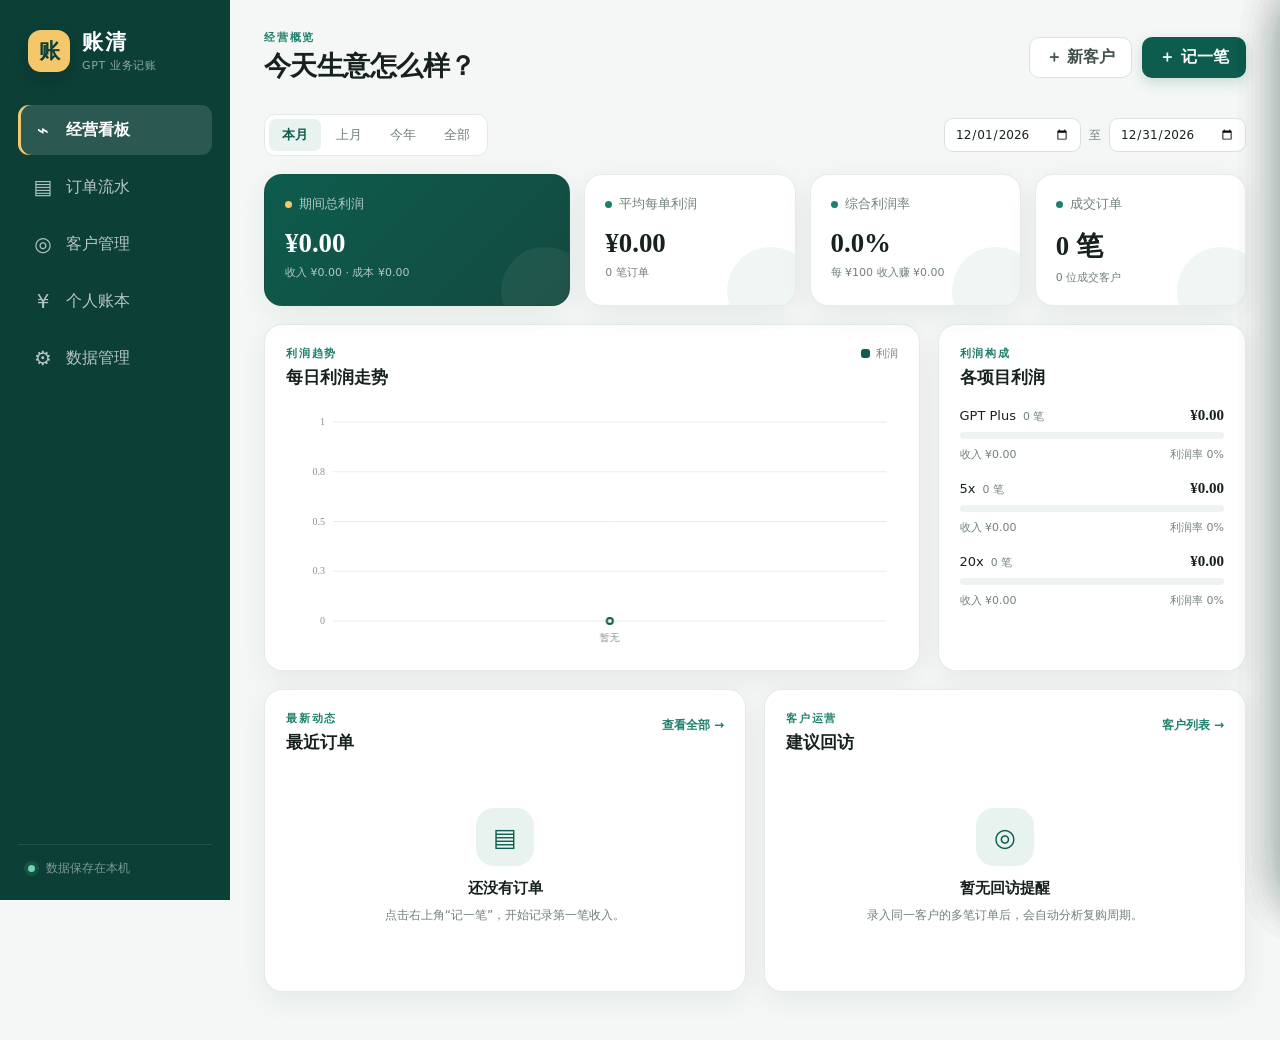
==== index.html @ 4d6566fd "Unify personal cashflow into one ledger view" ====
<!doctype html>
<html lang="zh-CN">
<head>
  <meta charset="UTF-8">
  <meta name="viewport" content="width=device-width, initial-scale=1.0">
  <meta name="theme-color" content="#0d5c4d">
  <meta name="description" content="GPT 业务收入、利润和客户充值习惯管理">
  <meta name="mobile-web-app-capable" content="yes">
  <meta name="apple-mobile-web-app-capable" content="yes">
  <meta name="apple-mobile-web-app-status-bar-style" content="black-translucent">
  <link rel="manifest" href="manifest.webmanifest">
  <link rel="icon" href="icons/icon.svg" type="image/svg+xml">
  <link rel="apple-touch-icon" href="icons/icon-192.png">
  <title>账清 · GPT 业务记账</title>
  <link rel="stylesheet" href="styles.css">
</head>
<body>
  <div class="app-shell">
    <aside class="sidebar">
      <div class="brand">
        <div class="brand-mark">账</div>
        <div><strong>账清</strong><span>GPT 业务记账</span></div>
      </div>
      <nav class="nav" aria-label="主导航">
        <button class="nav-item active" data-page="dashboard"><span>⌁</span>经营看板</button>
        <button class="nav-item" data-page="orders"><span>▤</span>订单流水</button>
        <button class="nav-item" data-page="customers"><span>◎</span>客户管理</button>
        <button class="nav-item" data-page="expenses"><span>¥</span>个人账本</button>
        <button class="nav-item" data-page="settings"><span>⚙</span>数据管理</button>
      </nav>
      <div class="sidebar-foot">
        <span class="status-dot"></span>
        <span id="storageStatus">数据仅保存在本机</span>
      </div>
    </aside>

    <main class="main">
      <header class="topbar">
        <button id="menuBtn" class="icon-btn menu-btn" aria-label="打开菜单">☰</button>
        <div>
          <p id="eyebrow" class="eyebrow">经营概览</p>
          <h1 id="pageTitle">今天生意怎么样？</h1>
        </div>
        <div class="top-actions">
          <button id="quickCustomerBtn" class="button ghost desktop-only">＋ 新客户</button>
          <button id="quickOrderBtn" class="button primary">＋ 记一笔</button>
        </div>
      </header>

      <section id="dashboardPage" class="page active">
        <div class="toolbar dashboard-toolbar">
          <div class="segmented" id="datePresets">
            <button data-range="month" class="active">本月</button>
            <button data-range="lastMonth">上月</button>
            <button data-range="year">今年</button>
            <button data-range="all">全部</button>
          </div>
          <div class="date-range">
            <input id="startDate" type="date" aria-label="开始日期">
            <span>至</span>
            <input id="endDate" type="date" aria-label="结束日期">
          </div>
        </div>

        <div id="summaryCards" class="summary-grid"></div>

        <div class="dashboard-grid">
          <article class="panel chart-panel">
            <div class="panel-head">
              <div><p class="eyebrow">利润趋势</p><h2>每日利润走势</h2></div>
              <div class="legend"><span><i class="profit"></i>利润</span></div>
            </div>
            <div class="chart-wrap"><canvas id="trendChart" aria-label="利润趋势图"></canvas><div id="chartTooltip" class="chart-tooltip hidden"></div></div>
          </article>

          <article class="panel">
            <div class="panel-head"><div><p class="eyebrow">利润构成</p><h2>各项目利润</h2></div></div>
            <div id="productBreakdown" class="product-breakdown"></div>
          </article>
        </div>

        <div class="dashboard-grid lower-grid">
          <article class="panel">
            <div class="panel-head">
              <div><p class="eyebrow">最新动态</p><h2>最近订单</h2></div>
              <button class="text-btn" data-goto="orders">查看全部 →</button>
            </div>
            <div id="recentOrders" class="compact-list"></div>
          </article>
          <article class="panel">
            <div class="panel-head">
              <div><p class="eyebrow">客户运营</p><h2>建议回访</h2></div>
              <button class="text-btn" data-goto="customers">客户列表 →</button>
            </div>
            <div id="followupList" class="compact-list"></div>
          </article>
        </div>
      </section>

      <section id="ordersPage" class="page">
        <div class="toolbar filter-bar">
          <label class="search-box"><span>⌕</span><input id="orderSearch" placeholder="搜索客户、备注…"></label>
          <select id="productFilter" aria-label="筛选项目">
            <option value="">全部项目</option><option>GPT Plus</option><option>5x</option><option>20x</option>
          </select>
          <select id="serviceFilter" aria-label="筛选交付方式">
            <option value="">全部交付方式</option><option>成品号</option><option>代充</option>
          </select>
          <select id="orderSort" aria-label="排序">
            <option value="date-desc">最新在前</option><option value="date-asc">最早在前</option>
            <option value="revenue-desc">收入从高到低</option><option value="profit-desc">利润从高到低</option>
          </select>
          <button id="exportCsvBtn" class="button ghost">导出 CSV</button>
        </div>
        <div id="orderResultSummary" class="result-summary"></div>
        <div class="table-card">
          <div class="table-scroll">
            <table>
              <thead><tr><th>日期</th><th>客户</th><th>业务项目</th><th>交付</th><th class="num">利润</th><th class="num">收入</th><th class="num">成本</th><th>备注</th><th></th></tr></thead>
              <tbody id="ordersTableBody"></tbody>
            </table>
          </div>
          <div id="ordersEmpty" class="empty-state hidden"></div>
        </div>
      </section>

      <section id="customersPage" class="page">
        <div class="toolbar filter-bar">
          <label class="search-box wide"><span>⌕</span><input id="customerSearch" placeholder="搜索姓名、联系方式、标签…"></label>
          <select id="customerFilter" aria-label="客户状态">
            <option value="">全部客户</option><option value="due">需要回访</option><option value="active">近期活跃</option><option value="new">暂无消费</option>
          </select>
          <button id="addCustomerBtn" class="button primary">＋ 新建客户</button>
        </div>
        <div id="customerStats" class="mini-stats"></div>
        <div id="customerGrid" class="customer-grid"></div>
        <div id="customersEmpty" class="empty-state hidden"></div>
      </section>

      <section id="expensesPage" class="page">
        <div class="toolbar dashboard-toolbar expense-toolbar">
          <div class="segmented" id="expenseDatePresets">
            <button data-range="month" class="active">本月</button>
            <button data-range="lastMonth">上月</button>
            <button data-range="year">今年</button>
            <button data-range="all">全部</button>
          </div>
          <div class="date-range">
            <input id="expenseStartDate" type="date" aria-label="支出开始日期">
            <span>至</span>
            <input id="expenseEndDate" type="date" aria-label="支出结束日期">
          </div>
          <div class="personal-ledger-actions">
            <button id="addPersonalIncomeBtn" class="button income-button">＋ 记收入</button>
            <button id="addExpenseBtn" class="button expense-button">＋ 记支出</button>
          </div>
        </div>

        <div id="expenseSummaryCards" class="summary-grid expense-summary-grid"></div>

        <div class="personal-income-grid">
          <article class="panel allowance-panel">
            <div class="panel-head">
              <div><p class="eyebrow allowance-eyebrow">固定收入</p><h2>每月固定补助</h2></div>
              <span id="allowanceStatus" class="allowance-status">尚未设置</span>
            </div>
            <p class="allowance-copy">设置一次每月金额；实际到账后再确认，避免尚未收到的钱提前计入结余。</p>
            <div class="allowance-controls">
              <label class="field money-field allowance-amount-field"><span>每月补助金额</span><div><i>¥</i><input id="monthlyAllowanceAmount" type="number" min="0" step="0.01" inputmode="decimal" placeholder="0.00"></div></label>
              <button id="saveAllowanceBtn" class="button ghost">保存金额</button>
              <button id="confirmAllowanceBtn" class="button allowance-button">确认本月到账</button>
            </div>
            <small id="allowanceHint" class="allowance-hint">也可以使用“记收入”补录以前月份的补助。</small>
          </article>

          <article class="panel income-overview-panel">
            <div class="panel-head"><div><p class="eyebrow income-eyebrow">收入构成</p><h2>补助与劳务</h2></div></div>
            <div id="personalIncomeBreakdown" class="product-breakdown income-breakdown"></div>
          </article>
        </div>

        <article class="panel income-ledger-panel">
          <div class="panel-head income-ledger-head">
            <div><p class="eyebrow income-eyebrow">实际到账</p><h2>个人收入明细</h2></div>
            <button id="personalIncomeCsvBtn" class="button ghost">导出收入 CSV</button>
          </div>
          <div class="income-table-wrap">
            <table>
              <thead><tr><th>到账日期</th><th>类型</th><th>归属月份</th><th class="num">金额</th><th>备注</th><th></th></tr></thead>
              <tbody id="personalIncomeTableBody"></tbody>
            </table>
          </div>
          <div id="personalIncomeEmpty" class="empty-state hidden"></div>
        </article>

        <article class="panel expense-trend-panel">
          <div class="panel-head">
            <div><p class="eyebrow expense-eyebrow">每日收支</p><h2>每日收入、支出与结余</h2></div>
            <div class="legend">
              <span><i class="personal-income"></i>收入</span>
              <span><i class="expense"></i>支出</span>
              <span><i class="balance"></i>结余</span>
            </div>
          </div>
          <div class="chart-wrap expense-chart-wrap">
            <canvas id="expenseTrendChart" aria-label="每日收入、支出与结余趋势图"></canvas>
            <div id="expenseChartTooltip" class="chart-tooltip expense-chart-tooltip hidden"></div>
          </div>
        </article>

        <div class="dashboard-grid expense-overview-grid">
          <article class="panel">
            <div class="panel-head"><div><p class="eyebrow expense-eyebrow">支出去向</p><h2>分类支出</h2></div></div>
            <div id="expenseBreakdown" class="product-breakdown expense-breakdown"></div>
          </article>
          <article class="panel">
            <div class="panel-head"><div><p class="eyebrow expense-eyebrow">消费观察</p><h2>支出小结</h2></div></div>
            <div id="expenseInsight" class="expense-insight"></div>
          </article>
        </div>

        <div class="toolbar filter-bar expense-filter-bar">
          <label class="search-box wide"><span>⌕</span><input id="expenseSearch" placeholder="搜索备注、支付方式…"></label>
          <select id="expenseCategoryFilter" aria-label="筛选支出分类">
            <option value="">全部分类</option><option>餐饮</option><option>交通</option><option>购物</option><option>住房</option><option>娱乐</option><option>医疗</option><option>学习</option><option>人情往来</option><option>其他</option>
          </select>
          <button id="expenseCsvBtn" class="button ghost">导出 CSV</button>
        </div>
        <div id="expenseResultSummary" class="result-summary"></div>
        <div class="table-card">
          <div class="table-scroll">
            <table>
              <thead><tr><th>日期</th><th>分类</th><th class="num">金额</th><th>支付方式</th><th>备注</th><th></th></tr></thead>
              <tbody id="expensesTableBody"></tbody>
            </table>
          </div>
          <div id="expensesEmpty" class="empty-state hidden"></div>
        </div>

        <div id="monthlyOverview" class="personal-monthly-section">
          <div class="personal-monthly-heading">
            <p class="eyebrow">长期总览</p>
            <h2>月度收支</h2>
            <p>按月查看经营利润、个人收入、个人支出与综合结余。</p>
          </div>
        <div class="toolbar filter-bar monthly-toolbar">
          <label class="monthly-year-field"><span>查看年度</span><select id="monthlyYearFilter" aria-label="选择月度收支年份"></select></label>
          <p class="monthly-note">经营利润按订单月份汇总；综合结余＝经营利润＋个人收入－个人支出。</p>
        </div>

        <div id="monthlySummaryCards" class="summary-grid"></div>

        <article class="panel monthly-chart-panel">
          <div class="panel-head">
            <div><p class="eyebrow">按月合并</p><h2>经营、个人收支与综合结余</h2></div>
            <div class="legend">
              <span><i class="operating-profit"></i>经营利润</span>
              <span><i class="personal-income"></i>个人收入</span>
              <span><i class="expense"></i>个人支出</span>
              <span><i class="balance"></i>综合结余</span>
            </div>
          </div>
          <div class="chart-wrap monthly-chart-wrap">
            <canvas id="monthlyCashflowChart" aria-label="月度个人收支趋势图"></canvas>
            <div id="monthlyChartTooltip" class="chart-tooltip monthly-chart-tooltip hidden"></div>
          </div>
        </article>

        <article class="panel monthly-table-panel">
          <div class="panel-head"><div><p class="eyebrow">逐月核对</p><h2>月度收支明细</h2></div></div>
          <div class="monthly-table-wrap">
            <table>
              <thead><tr><th>月份</th><th class="num">经营利润</th><th class="num">个人收入</th><th class="num">补助</th><th class="num">劳务</th><th class="num">个人支出</th><th class="num">综合结余</th></tr></thead>
              <tbody id="monthlyCashflowTableBody"></tbody>
            </table>
          </div>
        </article>
        </div>
      </section>

      <section id="settingsPage" class="page">
        <div class="pwa-sync-grid">
          <article class="panel cloud-panel">
            <div class="panel-head">
              <div><p class="eyebrow">多设备同步</p><h2>电脑与手机自动同步</h2></div>
              <span id="cloudStatusBadge" class="sync-badge local">仅本机</span>
            </div>
            <p class="setting-copy">使用同一邮箱登录后，订单、客户、个人收入和支出会在设备间自动合并。离线时仍可记账，联网后继续同步。</p>
            <div class="cloud-config-box">
              <label class="field"><span>Supabase 项目地址</span><input id="cloudUrl" type="url" placeholder="https://xxxxx.supabase.co"></label>
              <label class="field"><span>Publishable / anon key</span><input id="cloudKey" type="password" placeholder="只使用公开密钥，不要填写 service_role"></label>
              <button id="saveCloudConfigBtn" class="button ghost">保存云端配置</button>
            </div>
            <div id="cloudAuthForm" class="cloud-auth-form">
              <label class="field"><span>登录邮箱</span><input id="cloudEmail" type="email" autocomplete="email" placeholder="name@example.com"></label>
              <label class="field"><span>登录密码</span><input id="cloudPassword" type="password" autocomplete="current-password" minlength="6" placeholder="至少 6 位"></label>
              <div class="cloud-auth-actions"><button id="cloudSignInBtn" class="button primary">登录并同步</button><button id="cloudSignUpBtn" class="button ghost">注册账号</button></div>
            </div>
            <div id="cloudAccountPanel" class="cloud-account-panel hidden">
              <div><span>当前账号</span><strong id="cloudAccountEmail">—</strong><small id="cloudLastSync">尚未同步</small></div>
              <div><button id="cloudSyncNowBtn" class="button primary">立即同步</button><button id="cloudLogoutBtn" class="button ghost">退出登录</button></div>
            </div>
            <div id="cloudMessage" class="cloud-message">配置 Supabase 后即可启用。</div>
          </article>

          <article class="panel install-panel">
            <div class="setting-icon green">▣</div>
            <div><p class="eyebrow">安卓安装</p><h2>安装到手机桌面</h2><p>网页部署到 HTTPS 后，用安卓 Chrome 打开并安装。安装后支持离线记账。</p></div>
            <button id="installAppBtn" class="button primary">安装账清</button>
            <small id="installHint">如果按钮不可用，请在 Chrome 菜单选择“添加到主屏幕”。</small>
          </article>
        </div>
        <div class="settings-grid">
          <article class="panel settings-card">
            <div class="setting-icon green">↧</div>
            <div><h2>备份全部数据</h2><p>导出订单、客户、个人收入和支出为 JSON 文件，换设备也能恢复。</p></div>
            <button id="backupBtn" class="button primary">导出备份</button>
          </article>
          <article class="panel settings-card">
            <div class="setting-icon amber">↥</div>
            <div><h2>恢复备份</h2><p>从本软件导出的 JSON 文件恢复。导入前会自动保留当前数据。</p></div>
            <button id="restoreBtn" class="button ghost">选择备份文件</button>
            <input id="restoreInput" type="file" accept="application/json" hidden>
          </article>
          <article class="panel settings-card">
            <div class="setting-icon blue">▦</div>
            <div><h2>导出订单明细</h2><p>导出 CSV，可直接使用 Excel 打开和进一步统计。</p></div>
            <button id="settingsCsvBtn" class="button ghost">导出 CSV</button>
          </article>
          <article class="panel settings-card">
            <div class="setting-icon rose">¥</div>
            <div><h2>导出个人支出</h2><p>导出个人支出 CSV，可使用 Excel 打开和分类统计。</p></div>
            <button id="settingsExpenseCsvBtn" class="button ghost">导出支出</button>
          </article>
          <article class="panel settings-card danger-card">
            <div class="setting-icon red">⌫</div>
            <div><h2>清空全部数据</h2><p>永久删除本机所有订单、客户和个人账本。建议先导出备份。</p></div>
            <button id="clearDataBtn" class="button danger">清空数据</button>
          </article>
        </div>
        <article class="panel privacy-panel">
          <div><p class="eyebrow">数据说明</p><h2>你的数据，由你掌控</h2></div>
          <p>默认仅保存在当前浏览器。启用云同步后，账本会上传到你配置的 Supabase 项目，并通过登录账号和行级权限隔离。建议仍定期使用“备份全部数据”。</p>
        </article>
      </section>
    </main>
  </div>

  <div id="drawerBackdrop" class="backdrop hidden"></div>

  <aside id="orderDrawer" class="drawer" aria-hidden="true">
    <form id="orderForm" class="drawer-inner">
      <div class="drawer-head"><div><p class="eyebrow">订单流水</p><h2 id="orderDrawerTitle">记一笔新订单</h2></div><button type="button" class="icon-btn close-drawer">×</button></div>
      <input id="orderId" type="hidden">
      <div class="form-grid">
        <label class="field full"><span>客户 <b>*</b></span><div class="customer-input-row"><input id="orderCustomer" list="customerOptions" placeholder="输入客户姓名" required><button id="inlineAddCustomer" type="button" class="mini-button">新建</button></div><datalist id="customerOptions"></datalist></label>
        <label class="field full"><span>客户来源（可在此修改）</span><select id="orderCustomerSource"><option value="">未记录</option><option>老客介绍</option><option>朋友圈</option><option>小红书</option><option>闲鱼</option><option>淘宝</option><option>其他</option></select></label>
        <label class="field"><span>业务项目 <b>*</b></span><select id="orderProduct" required><option>GPT Plus</option><option>5x</option><option>20x</option></select></label>
        <label class="field"><span>交付方式 <b>*</b></span><select id="orderService" required><option>代充</option><option>成品号</option></select></label>
        <label class="field full"><span>下单时间 <b>*</b></span><input id="orderDate" type="datetime-local" required></label>
        <label class="field money-field"><span>收款金额 <b>*</b></span><div><i>¥</i><input id="orderRevenue" type="number" min="0" step="0.01" inputmode="decimal" placeholder="0.00" required></div></label>
        <label class="field money-field"><span>实际成本 <b>*</b></span><div><i>¥</i><input id="orderCost" type="number" min="0" step="0.01" inputmode="decimal" placeholder="0.00" required></div></label>
      </div>
      <div class="profit-preview"><span>本单预计利润</span><strong id="profitPreview">¥0.00</strong><small id="marginPreview">利润率 0%</small></div>
      <label class="field"><span>订单备注</span><textarea id="orderNote" rows="3" placeholder="账号、套餐时长、付款方式等…"></textarea></label>
      <div class="drawer-actions"><button type="button" class="button ghost close-drawer">取消</button><button type="submit" class="button primary">保存订单</button></div>
    </form>
  </aside>

  <aside id="customerDrawer" class="drawer" aria-hidden="true">
    <form id="customerForm" class="drawer-inner">
      <div class="drawer-head"><div><p class="eyebrow">客户资料</p><h2 id="customerDrawerTitle">新建客户</h2></div><button type="button" class="icon-btn close-drawer">×</button></div>
      <input id="customerId" type="hidden">
      <div class="form-grid">
        <label class="field full"><span>客户称呼 <b>*</b></span><input id="customerName" placeholder="例如：小王" required></label>
        <label class="field full"><span>联系方式</span><input id="customerContact" placeholder="微信号、手机号等"></label>
        <label class="field"><span>客户来源</span><select id="customerSource"><option value="">未记录</option><option>老客介绍</option><option>朋友圈</option><option>小红书</option><option>闲鱼</option><option>淘宝</option><option>其他</option></select></label>
        <label class="field"><span>回访周期</span><select id="customerCycle"><option value="auto">自动分析</option><option value="7">每 7 天</option><option value="15">每 15 天</option><option value="30">每 30 天</option><option value="60">每 60 天</option><option value="90">每 90 天</option><option value="none">不提醒</option></select></label>
        <label class="field full"><span>客户标签</span><input id="customerTags" placeholder="用逗号分隔，例如：稳定、月付、价格敏感"></label>
        <label class="field full"><span>客户备注</span><textarea id="customerNote" rows="4" placeholder="偏好、沟通注意事项、特殊需求等…"></textarea></label>
      </div>
      <div class="drawer-actions"><button type="button" class="button ghost close-drawer">取消</button><button type="submit" class="button primary">保存客户</button></div>
    </form>
  </aside>

  <aside id="expenseDrawer" class="drawer" aria-hidden="true">
    <form id="expenseForm" class="drawer-inner">
      <div class="drawer-head"><div><p class="eyebrow expense-eyebrow">个人账本</p><h2 id="expenseDrawerTitle">记一笔个人支出</h2></div><button type="button" class="icon-btn close-drawer">×</button></div>
      <input id="expenseId" type="hidden">
      <div class="form-grid">
        <label class="field money-field full"><span>支出金额 <b>*</b></span><div><i>¥</i><input id="expenseAmount" type="number" min="0.01" step="0.01" inputmode="decimal" placeholder="0.00" required></div></label>
        <label class="field"><span>支出分类 <b>*</b></span><select id="expenseCategory" required><option>餐饮</option><option>交通</option><option>购物</option><option>住房</option><option>娱乐</option><option>医疗</option><option>学习</option><option>人情往来</option><option>其他</option></select></label>
        <label class="field"><span>支付方式</span><select id="expensePayment"><option value="">未记录</option><option>微信</option><option>支付宝</option><option>银行卡</option><option>现金</option><option>信用卡</option><option>其他</option></select></label>
        <label class="field full"><span>支出时间 <b>*</b></span><input id="expenseDate" type="datetime-local" required></label>
        <label class="field full"><span>支出备注</span><textarea id="expenseNote" rows="4" placeholder="例如：午餐、打车、房租等…"></textarea></label>
      </div>
      <div class="expense-separation-note">个人支出使用独立账本，不会扣减 GPT 业务利润。</div>
      <div class="drawer-actions"><button type="button" class="button ghost close-drawer">取消</button><button type="submit" class="button expense-button">保存支出</button></div>
    </form>
  </aside>

  <aside id="personalIncomeDrawer" class="drawer" aria-hidden="true">
    <form id="personalIncomeForm" class="drawer-inner">
      <div class="drawer-head"><div><p class="eyebrow income-eyebrow">个人账本</p><h2 id="personalIncomeDrawerTitle">记一笔个人收入</h2></div><button type="button" class="icon-btn close-drawer">×</button></div>
      <input id="personalIncomeId" type="hidden">
      <div class="form-grid">
        <label class="field money-field full"><span>到账金额 <b>*</b></span><div><i>¥</i><input id="personalIncomeAmount" type="number" min="0.01" step="0.01" inputmode="decimal" placeholder="0.00" required></div></label>
        <label class="field"><span>收入类型 <b>*</b></span><select id="personalIncomeType" required><option>补助</option><option>劳务</option><option>其他</option></select></label>
        <label class="field"><span>实际到账时间 <b>*</b></span><input id="personalIncomeDate" type="datetime-local" required></label>
        <label class="field"><span>归属开始月份 <b>*</b></span><input id="personalIncomePeriodStart" type="month" required></label>
        <label class="field"><span>归属结束月份 <b>*</b></span><input id="personalIncomePeriodEnd" type="month" required></label>
        <label class="field full"><span>收入备注</span><textarea id="personalIncomeNote" rows="4" placeholder="例如：7 月补助、4—6 月劳务费等…"></textarea></label>
      </div>
      <div id="personalIncomeHelp" class="income-help-note">补助通常归属一个月；劳务可以选择连续几个月。</div>
      <div class="expense-separation-note">个人收入只计入个人账本结余，不会混入 GPT 业务收入和利润。</div>
      <div class="drawer-actions"><button type="button" class="button ghost close-drawer">取消</button><button type="submit" class="button income-button">保存收入</button></div>
    </form>
  </aside>

  <aside id="profileDrawer" class="drawer wide-drawer" aria-hidden="true">
    <div class="drawer-inner">
      <div class="drawer-head"><div><p class="eyebrow">客户画像</p><h2 id="profileName">客户详情</h2></div><button type="button" class="icon-btn close-drawer">×</button></div>
      <div id="profileContent"></div>
    </div>
  </aside>

  <div id="confirmModal" class="modal hidden" role="dialog" aria-modal="true">
    <div class="modal-card">
      <div class="modal-icon">!</div><h2 id="confirmTitle">确认操作</h2><p id="confirmMessage"></p>
      <div class="modal-actions"><button id="confirmCancel" class="button ghost">取消</button><button id="confirmOk" class="button danger">确认</button></div>
    </div>
  </div>

  <div id="toast" class="toast" role="status"></div>
  <script src="cloud-config.js" defer></script>
  <script src="app.js" defer></script>
  <script src="cloud.js" defer></script>
</body>
</html>
---- styles.css ----
:root {
  --ink: #17221f;
  --muted: #71807b;
  --line: #e2e9e6;
  --bg: #f4f7f5;
  --card: #ffffff;
  --green: #0d5c4d;
  --green-2: #1f806c;
  --green-soft: #e8f3ef;
  --amber: #de9b2a;
  --amber-soft: #fff4de;
  --blue: #3778ad;
  --red: #c64f45;
  --shadow: 0 8px 30px rgba(20, 57, 48, .07);
  --radius: 18px;
}

* { box-sizing: border-box; }
html { font-size: 16px; }
body { margin: 0; color: var(--ink); background: var(--bg); font-family: "Microsoft YaHei", "PingFang SC", system-ui, -apple-system, sans-serif; -webkit-font-smoothing: antialiased; }
button, input, select, textarea { font: inherit; }
button { cursor: pointer; }
.hidden { display: none !important; }

.app-shell { min-height: 100vh; display: grid; grid-template-columns: 230px 1fr; }
.sidebar { position: sticky; top: 0; height: 100vh; padding: 28px 18px 20px; background: #0c3f36; color: #fff; display: flex; flex-direction: column; z-index: 20; }
.brand { display: flex; align-items: center; gap: 12px; padding: 0 10px 32px; }
.brand-mark { width: 42px; height: 42px; display: grid; place-items: center; color: #0c3f36; background: #f4c76b; border-radius: 13px; font-size: 21px; font-weight: 900; box-shadow: 0 7px 18px rgba(0,0,0,.12); }
.brand strong { display: block; font-size: 21px; letter-spacing: .08em; }
.brand span { display: block; margin-top: 2px; color: rgba(255,255,255,.55); font-size: 11px; letter-spacing: .06em; }
.nav { display: grid; gap: 7px; }
.nav-item { width: 100%; padding: 13px 14px; display: flex; align-items: center; gap: 12px; border: 0; border-radius: 11px; color: rgba(255,255,255,.7); background: transparent; text-align: left; transition: .2s; }
.nav-item span { width: 22px; font-size: 20px; text-align: center; }
.nav-item:hover { color: #fff; background: rgba(255,255,255,.07); }
.nav-item.active { color: #fff; background: rgba(255,255,255,.13); font-weight: 700; box-shadow: inset 3px 0 #f4c76b; }
.sidebar-foot { margin-top: auto; padding: 15px 10px 3px; color: rgba(255,255,255,.47); border-top: 1px solid rgba(255,255,255,.1); font-size: 12px; }
.status-dot { display: inline-block; width: 7px; height: 7px; margin-right: 7px; background: #69d9ad; border-radius: 50%; box-shadow: 0 0 0 4px rgba(105,217,173,.12); }

.main { min-width: 0; padding: 0 34px 48px; }
.topbar { min-height: 114px; display: flex; align-items: center; gap: 18px; }
.topbar h1 { margin: 3px 0 0; font-family: Georgia, "Songti SC", serif; font-size: 27px; font-weight: 700; letter-spacing: -.02em; }
.eyebrow { margin: 0; color: var(--green-2); font-size: 11px; font-weight: 800; letter-spacing: .16em; text-transform: uppercase; }
.top-actions { margin-left: auto; display: flex; gap: 10px; }
.button { min-height: 40px; padding: 9px 16px; border: 1px solid transparent; border-radius: 10px; font-weight: 700; transition: .18s; }
.button:hover { transform: translateY(-1px); }
.button.primary { color: #fff; background: var(--green); box-shadow: 0 5px 14px rgba(13,92,77,.18); }
.button.primary:hover { background: #084b3f; }
.button.ghost { color: #40504b; background: #fff; border-color: #d9e2de; }
.button.danger { color: #fff; background: var(--red); }
.button.expense-button, .expense-button { color: #fff; border-color: #9b574d; background: #9b574d; box-shadow: 0 5px 14px rgba(155,87,77,.18); }
.button.expense-button:hover, .expense-button:hover { background: #82463e; }
.button.income-button, .income-button { color: #fff; border-color: #347862; background: #347862; box-shadow: 0 5px 14px rgba(52,120,98,.18); }
.button.income-button:hover, .income-button:hover { background: #28634f; }
.button:disabled { cursor: default; opacity: .55; transform: none; box-shadow: none; }
.icon-btn { width: 39px; height: 39px; padding: 0; border: 1px solid var(--line); border-radius: 10px; color: var(--muted); background: #fff; font-size: 24px; }
.menu-btn { display: none; }

.page { display: none; animation: rise .26s ease both; }
.page.active { display: block; }
@keyframes rise { from { opacity: 0; transform: translateY(5px); } }
.toolbar { margin-bottom: 18px; display: flex; align-items: center; gap: 10px; }
.dashboard-toolbar { justify-content: space-between; }
.segmented { padding: 4px; display: flex; gap: 2px; border: 1px solid var(--line); border-radius: 11px; background: #fff; }
.segmented button { padding: 7px 13px; border: 0; border-radius: 7px; color: var(--muted); background: transparent; font-size: 13px; }
.segmented button.active { color: var(--green); background: var(--green-soft); font-weight: 700; }
.date-range { display: flex; align-items: center; gap: 8px; color: var(--muted); font-size: 12px; }
input, select, textarea { color: var(--ink); border: 1px solid #d8e1dd; border-radius: 9px; background: #fff; outline: none; transition: border .18s, box-shadow .18s; }
input:focus, select:focus, textarea:focus { border-color: #3f8d7c; box-shadow: 0 0 0 3px rgba(31,128,108,.1); }
.date-range input { padding: 8px 10px; }

.summary-grid { margin-bottom: 18px; display: grid; grid-template-columns: minmax(240px, 1.45fr) repeat(3, minmax(0, 1fr)); gap: 14px; }
.summary-card { min-height: 132px; padding: 20px; position: relative; overflow: hidden; border: 1px solid rgba(226,233,230,.85); border-radius: var(--radius); background: #fff; box-shadow: var(--shadow); }
.summary-card:after { content: ""; position: absolute; right: -20px; bottom: -30px; width: 88px; height: 88px; border-radius: 50%; background: var(--green-soft); opacity: .7; }
.summary-card .label { display: flex; align-items: center; gap: 7px; color: var(--muted); font-size: 13px; }
.summary-card .label i { width: 7px; height: 7px; border-radius: 50%; background: var(--green-2); }
.summary-card strong { display: block; margin-top: 15px; font-family: Georgia, serif; font-size: clamp(23px, 2.1vw, 31px); white-space: nowrap; }
.summary-card small { display: block; margin-top: 6px; color: var(--muted); font-size: 11px; }
.summary-card.profit-card { color: #fff; border-color: transparent; background: linear-gradient(135deg, #0d5c4d, #144a40); }
.summary-card.profit-card .label, .summary-card.profit-card small { color: rgba(255,255,255,.68); }
.summary-card.profit-card .label i { background: #f4c76b; }
.summary-card.profit-card:after { background: rgba(255,255,255,.08); }
.summary-card.profit-card.loss-card { background: linear-gradient(135deg, #a43f37, #71332e); }
.summary-card.expense-main-card { color: #fff; border-color: transparent; background: linear-gradient(135deg, #9b574d, #713d37); }
.summary-card.expense-main-card .label, .summary-card.expense-main-card small { color: rgba(255,255,255,.7); }
.summary-card.expense-main-card .label i { background: #f7cf91; }
.summary-card.expense-main-card:after { background: rgba(255,255,255,.08); }
.summary-card.balance-card { color: #fff; border-color: transparent; background: linear-gradient(135deg, #347862, #245345); }
.summary-card.balance-card .label, .summary-card.balance-card small { color: rgba(255,255,255,.7); }
.summary-card.balance-card .label i { background: #f4c76b; }
.summary-card.balance-card:after { background: rgba(255,255,255,.08); }
.summary-card.balance-card.loss-card { background: linear-gradient(135deg, #9b574d, #713d37); }
.summary-card.income-summary-card .label i { background: #347862; }
.summary-card.expense-summary-card .label i { background: #b66a5e; }
.summary-card.allowance-summary-card .label i { background: #de9b2a; }
.summary-card.business-summary-card .label i { background: #6b6faf; }

.dashboard-grid { display: grid; grid-template-columns: minmax(0, 1.7fr) minmax(300px, .8fr); gap: 18px; }
.lower-grid { margin-top: 18px; grid-template-columns: 1fr 1fr; }
.panel, .table-card { border: 1px solid rgba(226,233,230,.9); border-radius: var(--radius); background: #fff; box-shadow: var(--shadow); }
.panel { padding: 21px; }
.panel-head { min-height: 44px; display: flex; align-items: flex-start; justify-content: space-between; gap: 15px; }
.panel-head h2, .settings-card h2, .privacy-panel h2 { margin: 5px 0 0; font-size: 17px; }
.legend { display: flex; gap: 13px; color: var(--muted); font-size: 11px; }
.legend span { display: flex; align-items: center; gap: 6px; }
.legend i { width: 9px; height: 9px; border-radius: 3px; }
.legend .revenue { background: #a9b7b2; }
.legend .profit { background: var(--green); }
.legend .expense { background: #b66a5e; }
.legend .operating-profit { background: #6b6faf; }
.legend .personal-income { background: #347862; }
.legend .balance { background: #de9b2a; }
.chart-wrap { height: 244px; margin-top: 15px; position: relative; }
#trendChart, #expenseTrendChart, #monthlyCashflowChart { width: 100%; height: 100%; }
.chart-tooltip { position: absolute; z-index: 3; min-width: 132px; padding: 10px 12px; color: #fff; background: rgba(18, 53, 44, .96); border-radius: 10px; box-shadow: 0 8px 24px rgba(8, 43, 35, .2); pointer-events: none; transform: translateX(-50%); }
.chart-tooltip strong { display: block; margin-bottom: 6px; color: #f4c76b; font-size: 11px; }
.chart-tooltip span { display: flex; align-items: center; justify-content: space-between; gap: 15px; font-size: 11px; line-height: 1.7; }
.chart-tooltip b { color: #fff; font-family: Georgia, serif; font-size: 12px; }
.product-breakdown { margin-top: 17px; display: grid; gap: 18px; }
.product-row { display: grid; gap: 8px; }
.product-meta { display: flex; align-items: center; justify-content: space-between; font-size: 13px; }
.product-meta strong { font-family: Georgia, serif; font-size: 15px; }
.product-meta small { margin-left: 7px; color: var(--muted); }
.progress { height: 7px; overflow: hidden; border-radius: 10px; background: #eef2f0; }
.progress i { height: 100%; display: block; border-radius: inherit; background: var(--green-2); }
.product-row:nth-child(2) .progress i { background: #e2a53c; }
.product-row:nth-child(3) .progress i { background: #4d7fa7; }
.product-row.loss .progress i { background: var(--red); }
.product-row.loss .product-meta strong { color: var(--red); }
.product-sub { display: flex; justify-content: space-between; color: var(--muted); font-size: 11px; }
.expense-toolbar { margin-bottom: 18px; }
.expense-toolbar .date-range { margin-left: auto; }
.personal-ledger-actions { display: flex; gap: 8px; }
.expense-eyebrow { color: #9b574d; }
.income-eyebrow { color: #347862; }
.allowance-eyebrow { color: #a86c0d; }
.personal-income-grid { margin-bottom: 18px; display: grid; grid-template-columns: minmax(0, 1.35fr) minmax(280px, .65fr); gap: 18px; }
.allowance-panel { border-color: #eadfca; background: linear-gradient(145deg, #fff, #fffbf3); }
.allowance-status { padding: 5px 9px; color: #8a6222; background: var(--amber-soft); border-radius: 20px; font-size: 9px; font-weight: 800; }
.allowance-status.received { color: var(--green); background: var(--green-soft); }
.allowance-copy { margin: 10px 0 16px; color: var(--muted); font-size: 11px; line-height: 1.7; }
.allowance-controls { display: grid; grid-template-columns: minmax(160px, 1fr) auto auto; align-items: end; gap: 9px; }
.allowance-controls .button { white-space: nowrap; }
.allowance-button { color: #fff; border-color: #c48822; background: #c48822; box-shadow: 0 5px 14px rgba(196,136,34,.18); }
.allowance-button:hover { background: #a86c0d; }
.allowance-hint { display: block; margin-top: 10px; color: var(--muted); font-size: 9px; line-height: 1.6; }
.income-overview-panel { min-width: 0; }
.income-breakdown .progress i { background: #347862 !important; }
.income-breakdown .product-row:nth-child(2) .progress i { background: #de9b2a !important; }
.income-breakdown .product-row:nth-child(3) .progress i { background: #4d7fa7 !important; }
.income-ledger-panel { margin-bottom: 18px; padding-bottom: 0; overflow: hidden; }
.income-ledger-head { margin-bottom: 8px; }
.income-table-wrap { margin: 0 -21px; overflow-x: auto; border-top: 1px solid var(--line); }
.income-table-wrap th:first-child, .income-table-wrap td:first-child { padding-left: 21px; }
.income-table-wrap th:last-child, .income-table-wrap td:last-child { padding-right: 21px; }
.income-amount { color: #347862; font-weight: 800; }
.pill.income-type { color: #28634f; background: #e8f3ef; }
.pill.income-type.labor { color: #8a6222; background: var(--amber-soft); }
.income-help-note { margin-top: 20px; padding: 13px 14px; color: #3f6759; border: 1px solid #cfe1da; border-radius: 11px; background: #f3f9f6; font-size: 11px; line-height: 1.6; }
.personal-monthly-section { margin-top: 30px; padding-top: 28px; border-top: 1px solid var(--line); }
.personal-monthly-heading { margin-bottom: 14px; }
.personal-monthly-heading h2 { margin: 5px 0 6px; font-size: 21px; }
.personal-monthly-heading > p:last-child { margin: 0; color: var(--muted); font-size: 11px; line-height: 1.6; }
.monthly-toolbar { padding: 14px 16px; border: 1px solid var(--line); border-radius: 13px; background: #fff; }
.monthly-year-field { display: flex; align-items: center; gap: 9px; color: var(--muted); font-size: 11px; font-weight: 700; }
.monthly-year-field select { min-width: 116px; padding: 9px 32px 9px 11px; }
.monthly-note { flex: 1; margin: 0; color: var(--muted); font-size: 11px; line-height: 1.6; }
.monthly-chart-panel { margin-bottom: 18px; }
.monthly-chart-wrap { height: 300px; }
.monthly-chart-tooltip { background: rgba(30, 65, 55, .97); }
.monthly-table-panel { padding-bottom: 0; overflow: hidden; }
.monthly-table-wrap { margin: 14px -21px 0; overflow-x: auto; border-top: 1px solid var(--line); }
.monthly-table-wrap th:first-child, .monthly-table-wrap td:first-child { padding-left: 21px; }
.monthly-table-wrap th:last-child, .monthly-table-wrap td:last-child { padding-right: 21px; }
.business-profit-amount { color: #6b6faf; font-weight: 800; }
.expense-trend-panel { margin-bottom: 18px; }
.expense-chart-tooltip { min-width: 180px; background: rgba(30, 65, 55, .97); box-shadow: 0 8px 24px rgba(30, 65, 55, .2); }
.expense-chart-tooltip strong { color: #f4c76b; }
.expense-overview-grid { margin-bottom: 18px; grid-template-columns: minmax(0, 1.35fr) minmax(280px, .65fr); }
.expense-breakdown .progress i { background: #b66a5e !important; }
.expense-breakdown .product-row:nth-child(2) .progress i { background: #d48c61 !important; }
.expense-breakdown .product-row:nth-child(3) .progress i { background: #d6aa64 !important; }
.expense-insight { margin-top: 15px; display: grid; gap: 10px; }
.expense-insight-item { padding: 13px 14px; display: flex; align-items: center; justify-content: space-between; gap: 15px; border-radius: 11px; background: #faf6f4; }
.expense-insight-item span { color: var(--muted); font-size: 11px; }
.expense-insight-item strong { color: #78463e; font-size: 12px; text-align: right; }
.expense-filter-bar { margin-top: 0; }
.expense-amount { color: #9b574d; font-weight: 800; }
.setting-icon.rose { color: #9b574d; background: #f7ece9; }
.expense-separation-note { margin-top: 20px; padding: 13px 14px; color: #785850; border: 1px solid #ead7d2; border-radius: 11px; background: #fcf7f5; font-size: 11px; line-height: 1.6; }
.text-btn { padding: 6px 0; border: 0; color: var(--green-2); background: transparent; font-size: 12px; font-weight: 700; }
.compact-list { margin-top: 8px; }
.compact-item { padding: 13px 0; display: grid; grid-template-columns: auto 1fr auto; align-items: center; gap: 11px; border-bottom: 1px solid #edf1ef; }
.compact-item:last-child { border-bottom: 0; }
.compact-avatar, .customer-avatar { display: grid; place-items: center; color: var(--green); background: var(--green-soft); border-radius: 11px; font-weight: 800; }
.compact-avatar { width: 37px; height: 37px; font-size: 13px; }
.compact-main strong { display: block; max-width: 180px; overflow: hidden; text-overflow: ellipsis; white-space: nowrap; font-size: 13px; }
.compact-main span { display: block; margin-top: 3px; color: var(--muted); font-size: 10px; }
.compact-value { text-align: right; }
.compact-value strong { display: block; font-family: Georgia, serif; font-size: 13px; }
.compact-value span { display: block; margin-top: 3px; color: var(--green-2); font-size: 10px; }

.filter-bar { flex-wrap: wrap; }
.filter-bar select { min-height: 42px; padding: 0 34px 0 12px; color: #52605c; }
.search-box { min-width: 250px; height: 42px; padding: 0 12px; display: flex; align-items: center; gap: 8px; border: 1px solid #d8e1dd; border-radius: 10px; background: #fff; }
.search-box:focus-within { border-color: #3f8d7c; box-shadow: 0 0 0 3px rgba(31,128,108,.1); }
.search-box span { color: var(--muted); font-size: 19px; }
.search-box input { width: 100%; padding: 0; border: 0; box-shadow: none; }
.search-box.wide { flex: 1; }
.result-summary { margin: -3px 2px 12px; color: var(--muted); font-size: 12px; }
.result-summary b { color: var(--ink); }
.table-card { overflow: hidden; }
.table-scroll { overflow-x: auto; }
table { width: 100%; border-collapse: collapse; white-space: nowrap; }
th { padding: 14px 15px; color: #7c8985; background: #f9fbfa; border-bottom: 1px solid var(--line); font-size: 11px; font-weight: 700; text-align: left; }
td { padding: 15px; border-bottom: 1px solid #edf1ef; font-size: 13px; }
tbody tr:last-child td { border-bottom: 0; }
tbody tr:hover { background: #fbfdfc; }
.num { text-align: right; font-variant-numeric: tabular-nums; }
.profit-positive { color: var(--green-2); font-weight: 800; }
.profit-negative { color: var(--red); font-weight: 800; }
.pill { padding: 4px 8px; display: inline-block; border-radius: 20px; background: var(--green-soft); color: var(--green); font-size: 10px; font-weight: 700; }
.pill.service { color: #8a6222; background: var(--amber-soft); }
.row-actions { display: flex; justify-content: flex-end; gap: 4px; }
.row-actions button { padding: 5px 7px; border: 0; color: var(--muted); background: transparent; border-radius: 6px; font-size: 12px; }
.row-actions button:hover { color: var(--green); background: var(--green-soft); }
.row-actions button.delete:hover { color: var(--red); background: #fff0ef; }
.note-cell { max-width: 160px; overflow: hidden; text-overflow: ellipsis; color: var(--muted); }

.mini-stats { margin-bottom: 16px; display: grid; grid-template-columns: repeat(4, 1fr); gap: 12px; }
.mini-stat { padding: 13px 16px; border: 1px solid var(--line); border-radius: 12px; background: rgba(255,255,255,.7); }
.mini-stat span { color: var(--muted); font-size: 11px; }
.mini-stat strong { display: block; margin-top: 4px; font-family: Georgia, serif; font-size: 20px; }
.customer-grid { display: grid; grid-template-columns: repeat(3, minmax(0, 1fr)); gap: 15px; }
.customer-card { padding: 19px; position: relative; border: 1px solid var(--line); border-radius: 16px; background: #fff; box-shadow: 0 5px 20px rgba(20,57,48,.04); transition: .2s; }
.customer-card:hover { transform: translateY(-2px); box-shadow: var(--shadow); border-color: #cbdad5; }
.customer-card-head { display: flex; gap: 11px; align-items: center; }
.customer-avatar { width: 44px; height: 44px; font-size: 15px; }
.customer-name { min-width: 0; flex: 1; }
.customer-name strong { display: block; overflow: hidden; text-overflow: ellipsis; white-space: nowrap; font-size: 15px; }
.customer-name small { display: block; margin-top: 3px; color: var(--muted); font-size: 10px; }
.due-badge { padding: 4px 7px; border-radius: 12px; color: #a86c0d; background: var(--amber-soft); font-size: 9px; font-weight: 800; }
.customer-metrics { margin: 16px 0; padding: 13px 0; display: grid; grid-template-columns: repeat(3, 1fr); border-top: 1px solid #edf1ef; border-bottom: 1px solid #edf1ef; }
.customer-metrics div { padding: 0 7px; border-right: 1px solid #edf1ef; }
.customer-metrics div:first-child { padding-left: 0; }
.customer-metrics div:last-child { border-right: 0; }
.customer-metrics span { display: block; color: var(--muted); font-size: 9px; }
.customer-metrics strong { display: block; margin-top: 4px; font-size: 12px; }
.habit-line { margin: 8px 0 0; display: flex; align-items: center; justify-content: space-between; gap: 12px; font-size: 11px; }
.habit-line span { color: var(--muted); }
.tag-list { min-height: 23px; margin-top: 13px; display: flex; flex-wrap: wrap; gap: 5px; }
.tag { padding: 4px 7px; color: #586862; background: #f0f4f2; border-radius: 6px; font-size: 9px; }
.tag.source-tag { color: #855d18; background: var(--amber-soft); border: 1px solid #f1dfba; font-weight: 800; }
.tag.source-tag.empty-source { color: #7c8985; background: #f5f7f6; border-color: #e5eae8; font-weight: 600; }
.customer-card-actions { margin-top: 14px; display: grid; grid-template-columns: 1fr auto; gap: 7px; }
.customer-card-actions button { min-height: 34px; border: 1px solid var(--line); border-radius: 8px; color: var(--green); background: #fff; font-size: 11px; font-weight: 700; }
.customer-card-actions .quick-order { color: #fff; border-color: var(--green); background: var(--green); }

.settings-grid { display: grid; grid-template-columns: 1fr 1fr; gap: 16px; }
.pwa-sync-grid { margin-bottom: 16px; display: grid; grid-template-columns: minmax(0, 1.5fr) minmax(270px, .7fr); gap: 16px; }
.cloud-panel { position: relative; }
.setting-copy { margin: 10px 0 18px; color: var(--muted); font-size: 12px; line-height: 1.7; }
.sync-badge { padding: 5px 9px; border-radius: 20px; color: var(--muted); background: #f0f4f2; font-size: 9px; font-weight: 800; }
.sync-badge.online { color: var(--green); background: var(--green-soft); }
.sync-badge.syncing { color: #966714; background: var(--amber-soft); }
.sync-badge.error { color: var(--red); background: #ffefed; }
.cloud-config-box { padding: 14px; display: grid; grid-template-columns: 1fr 1fr auto; align-items: end; gap: 10px; border: 1px solid var(--line); border-radius: 12px; background: #f8faf9; }
.cloud-config-box input, .cloud-auth-form input { padding: 10px 11px; }
.cloud-auth-form { margin-top: 13px; display: grid; grid-template-columns: 1fr 1fr; align-items: end; gap: 10px; }
.cloud-auth-actions { display: flex; gap: 7px; grid-column: 1 / -1; }
.cloud-account-panel { margin-top: 13px; padding: 13px 14px; display: flex; align-items: center; justify-content: space-between; gap: 14px; border: 1px solid #cbe1da; border-radius: 12px; background: var(--green-soft); }
.cloud-account-panel span, .cloud-account-panel small { display: block; color: var(--muted); font-size: 9px; }
.cloud-account-panel strong { display: block; margin: 3px 0; font-size: 12px; }
.cloud-account-panel > div:last-child { display: flex; gap: 7px; }
.cloud-message { margin-top: 10px; min-height: 17px; color: var(--muted); font-size: 10px; }
.cloud-message.error { color: var(--red); }
.install-panel { display: flex; flex-direction: column; align-items: flex-start; gap: 15px; background: linear-gradient(145deg, #fff, #f1f7f4); }
.install-panel h2 { margin: 5px 0 0; font-size: 17px; }
.install-panel p { margin: 8px 0 0; color: var(--muted); font-size: 11px; line-height: 1.7; }
.install-panel small { color: var(--muted); font-size: 9px; line-height: 1.6; }
.install-panel .button { margin-top: auto; width: 100%; }
.settings-card { display: grid; grid-template-columns: auto 1fr auto; align-items: center; gap: 16px; }
.settings-card p, .privacy-panel > p { margin: 6px 0 0; color: var(--muted); font-size: 12px; line-height: 1.7; }
.setting-icon { width: 45px; height: 45px; display: grid; place-items: center; border-radius: 13px; font-size: 21px; font-weight: 800; }
.setting-icon.green { color: var(--green); background: var(--green-soft); }
.setting-icon.amber { color: #a86c0d; background: var(--amber-soft); }
.setting-icon.blue { color: var(--blue); background: #eaf3fa; }
.setting-icon.red { color: var(--red); background: #ffefed; }
.danger-card { border-color: #f1d7d4; }
.privacy-panel { margin-top: 16px; display: grid; grid-template-columns: 1fr 2fr; align-items: center; gap: 30px; }

.empty-state { padding: 45px 25px; color: var(--muted); text-align: center; }
.empty-state .empty-icon { width: 58px; height: 58px; margin: 0 auto 13px; display: grid; place-items: center; color: var(--green); background: var(--green-soft); border-radius: 18px; font-size: 25px; }
.empty-state h3 { margin: 0 0 7px; color: var(--ink); font-size: 15px; }
.empty-state p { margin: 0 auto; max-width: 360px; font-size: 12px; line-height: 1.7; }

.backdrop { position: fixed; inset: 0; z-index: 50; background: rgba(12,35,29,.4); backdrop-filter: blur(2px); }
.drawer { position: fixed; right: 0; top: 0; bottom: 0; z-index: 60; width: min(480px, 100%); background: #fff; box-shadow: -15px 0 50px rgba(10,36,29,.16); transform: translateX(105%); transition: transform .28s ease; }
.drawer.open { transform: translateX(0); }
.wide-drawer { width: min(580px, 100%); }
.drawer-inner { height: 100%; margin: 0; padding: 27px; overflow-y: auto; }
.drawer-head { margin-bottom: 27px; display: flex; align-items: flex-start; justify-content: space-between; }
.drawer-head h2 { margin: 5px 0 0; font-size: 21px; }
.drawer-head .icon-btn { border: 0; background: #f3f6f4; }
.form-grid { display: grid; grid-template-columns: 1fr 1fr; gap: 17px 13px; }
.field { display: grid; gap: 7px; }
.field.full { grid-column: 1 / -1; }
.field > span { color: #4e5d58; font-size: 11px; font-weight: 700; }
.field b { color: var(--red); }
.field input, .field select, .field textarea { width: 100%; padding: 11px 12px; }
.field textarea { resize: vertical; }
.customer-input-row { display: flex; gap: 6px; }
.mini-button { flex: none; padding: 0 11px; border: 1px solid #cbdad5; border-radius: 9px; color: var(--green); background: var(--green-soft); font-size: 11px; font-weight: 700; }
.money-field > div { position: relative; }
.money-field i { position: absolute; left: 12px; top: 50%; color: var(--muted); font-style: normal; transform: translateY(-50%); }
.money-field input { padding-left: 29px; }
.profit-preview { margin: 19px 0; padding: 17px 18px; display: grid; grid-template-columns: 1fr auto; align-items: center; border: 1px solid #cae1da; border-radius: 13px; background: var(--green-soft); }
.profit-preview span { color: #4c655e; font-size: 11px; }
.profit-preview strong { color: var(--green); font-family: Georgia, serif; font-size: 22px; }
.profit-preview small { grid-column: 1 / -1; margin-top: 3px; color: var(--muted); font-size: 9px; }
.drawer-actions { position: sticky; bottom: -27px; margin: 28px -27px -27px; padding: 16px 27px; display: flex; justify-content: flex-end; gap: 9px; border-top: 1px solid var(--line); background: rgba(255,255,255,.94); backdrop-filter: blur(8px); }

.profile-hero { margin: 0 -4px 20px; padding: 19px; display: grid; grid-template-columns: 1fr auto; gap: 15px; border-radius: 15px; color: #fff; background: linear-gradient(135deg, #0d5c4d, #173f38); }
.profile-hero p { margin: 0; color: rgba(255,255,255,.65); font-size: 11px; }
.profile-hero strong { display: block; margin-top: 6px; font-family: Georgia, serif; font-size: 25px; }
.profile-hero-actions { display: flex; gap: 6px; align-items: start; }
.profile-hero-actions button { padding: 6px 9px; border: 1px solid rgba(255,255,255,.25); border-radius: 7px; color: #fff; background: rgba(255,255,255,.08); font-size: 10px; }
.profile-section { margin-top: 23px; }
.profile-section h3 { margin: 0 0 12px; font-size: 14px; }
.profile-metrics { display: grid; grid-template-columns: repeat(3, 1fr); gap: 8px; }
.profile-metric { padding: 13px; border-radius: 11px; background: #f5f8f6; }
.profile-metric span { color: var(--muted); font-size: 9px; }
.profile-metric strong { display: block; margin-top: 4px; font-size: 13px; }
.insight-box { padding: 15px; border: 1px solid #f0dfba; border-radius: 12px; background: #fffbf2; color: #6b5a39; font-size: 12px; line-height: 1.7; }
.profile-order { padding: 11px 0; display: grid; grid-template-columns: 1fr auto; border-bottom: 1px solid #edf1ef; }
.profile-order strong { font-size: 12px; }
.profile-order small { display: block; margin-top: 3px; color: var(--muted); font-size: 9px; }
.profile-order span { color: var(--green); font-family: Georgia, serif; font-size: 13px; font-weight: 800; }

.modal { position: fixed; inset: 0; z-index: 90; padding: 20px; display: grid; place-items: center; background: rgba(12,35,29,.45); }
.modal-card { width: min(380px, 100%); padding: 28px; border-radius: 18px; background: #fff; box-shadow: 0 20px 60px rgba(0,0,0,.18); text-align: center; }
.modal-icon { width: 47px; height: 47px; margin: 0 auto 13px; display: grid; place-items: center; color: var(--red); background: #ffefed; border-radius: 50%; font-weight: 900; }
.modal-card h2 { margin: 0; font-size: 18px; }
.modal-card p { margin: 10px 0 22px; color: var(--muted); font-size: 12px; line-height: 1.7; }
.modal-actions { display: flex; justify-content: center; gap: 8px; }
.toast { position: fixed; left: 50%; bottom: 25px; z-index: 100; padding: 11px 17px; color: #fff; background: #183f37; border-radius: 10px; box-shadow: 0 9px 30px rgba(0,0,0,.2); font-size: 12px; opacity: 0; pointer-events: none; transform: translate(-50%, 15px); transition: .25s; }
.toast.show { opacity: 1; transform: translate(-50%, 0); }

@media (max-width: 1080px) {
  .summary-grid { grid-template-columns: repeat(2, 1fr); }
  .customer-grid { grid-template-columns: repeat(2, 1fr); }
  .settings-grid { grid-template-columns: 1fr; }
  .pwa-sync-grid { grid-template-columns: 1fr; }
}

@media (max-width: 820px) {
  .app-shell { display: block; }
  .sidebar { position: fixed; left: 0; width: 230px; transform: translateX(-110%); transition: transform .25s; }
  .sidebar.open { transform: translateX(0); box-shadow: 10px 0 45px rgba(0,0,0,.22); }
  .main { padding: 0 18px 35px; }
  .topbar { min-height: 94px; }
  .menu-btn { display: block; }
  .dashboard-grid, .lower-grid { grid-template-columns: 1fr; }
  .expense-overview-grid { grid-template-columns: 1fr; }
  .personal-income-grid { grid-template-columns: 1fr; }
  .chart-wrap { height: 220px; }
  .settings-card { grid-template-columns: auto 1fr; }
  .settings-card .button { grid-column: 1 / -1; }
  .privacy-panel { grid-template-columns: 1fr; gap: 10px; }
  .cloud-config-box { grid-template-columns: 1fr; }
}

@media (max-width: 570px) {
  .main { padding-left: 12px; padding-right: 12px; }
  .topbar h1 { max-width: 170px; font-size: 21px; }
  .desktop-only { display: none; }
  .button { padding-left: 12px; padding-right: 12px; }
  .dashboard-toolbar { align-items: stretch; flex-direction: column; }
  .expense-toolbar .date-range { margin-left: 0; }
  .personal-ledger-actions { display: grid; grid-template-columns: 1fr 1fr; }
  .allowance-controls { grid-template-columns: 1fr 1fr; }
  .allowance-amount-field { grid-column: 1 / -1; }
  .allowance-controls .button { width: 100%; }
  .income-ledger-head { align-items: stretch; flex-direction: column; }
  .income-ledger-head .button { width: 100%; }
  .income-table-wrap { margin-left: -16px; margin-right: -16px; }
  .income-table-wrap th:first-child, .income-table-wrap td:first-child { padding-left: 16px; }
  .income-table-wrap th:last-child, .income-table-wrap td:last-child { padding-right: 16px; }
  .monthly-toolbar { align-items: stretch; }
  .monthly-year-field { justify-content: space-between; }
  .monthly-year-field select { flex: 1; }
  .monthly-chart-wrap { height: 260px; }
  .monthly-table-wrap { margin-left: -16px; margin-right: -16px; }
  .monthly-table-wrap th:first-child, .monthly-table-wrap td:first-child { padding-left: 16px; }
  .monthly-table-wrap th:last-child, .monthly-table-wrap td:last-child { padding-right: 16px; }
  .segmented { overflow-x: auto; }
  .segmented button { flex: 1; white-space: nowrap; }
  .date-range { justify-content: space-between; }
  .date-range input { min-width: 0; width: 45%; }
  .summary-grid { gap: 9px; }
  .summary-card { min-height: 116px; padding: 15px; }
  .summary-card strong { font-size: 22px; }
  .panel { padding: 16px; }
  .legend { display: none; }
  .customer-grid, .mini-stats { grid-template-columns: 1fr 1fr; }
  .filter-bar > *, .search-box { width: 100%; min-width: 0; }
  .form-grid { grid-template-columns: 1fr; }
  .field.full { grid-column: auto; }
  .drawer-inner { padding: 21px; }
  .drawer-actions { bottom: -21px; margin: 25px -21px -21px; padding: 14px 21px; }
  .profile-metrics { grid-template-columns: 1fr 1fr; }
  .cloud-auth-form { grid-template-columns: 1fr; }
  .cloud-auth-actions { grid-column: auto; flex-direction: column; }
  .cloud-account-panel { align-items: stretch; flex-direction: column; }
  .cloud-account-panel > div:last-child { display: grid; grid-template-columns: 1fr 1fr; }
}
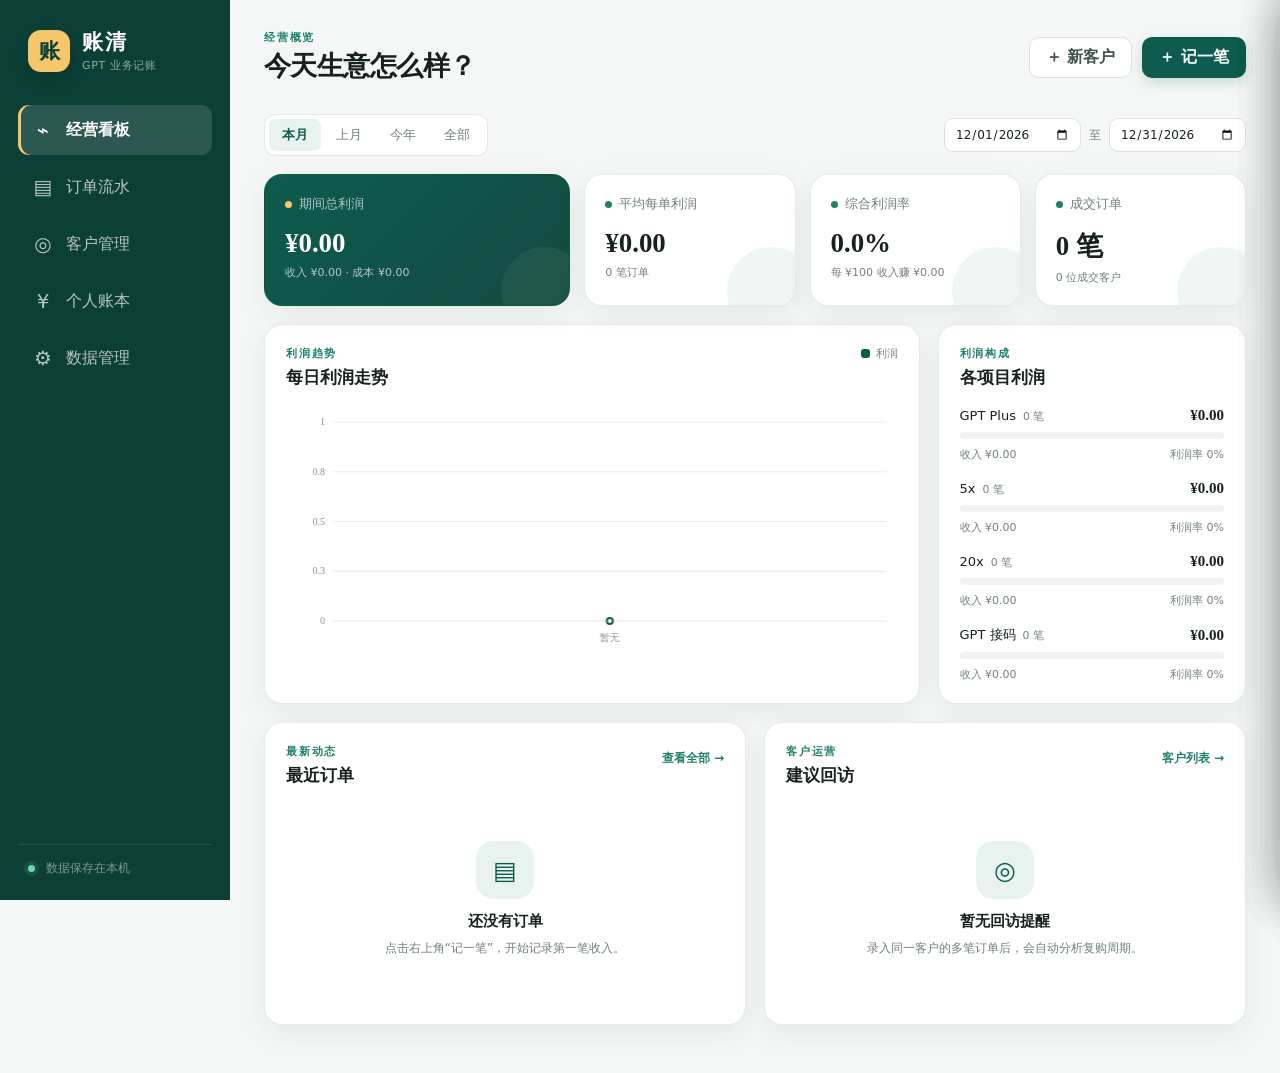
==== commit 485e4139: "Add GPT SMS verification service" ====
--- a/index.html
+++ b/index.html
@@ -101,10 +101,10 @@
         <div class="toolbar filter-bar">
           <label class="search-box"><span>⌕</span><input id="orderSearch" placeholder="搜索客户、备注…"></label>
           <select id="productFilter" aria-label="筛选项目">
-            <option value="">全部项目</option><option>GPT Plus</option><option>5x</option><option>20x</option>
+            <option value="">全部项目</option><option>GPT Plus</option><option>5x</option><option>20x</option><option>GPT 接码</option>
           </select>
           <select id="serviceFilter" aria-label="筛选交付方式">
-            <option value="">全部交付方式</option><option>成品号</option><option>代充</option>
+            <option value="">全部交付方式</option><option>成品号</option><option>代充</option><option>接码服务</option>
           </select>
           <select id="orderSort" aria-label="排序">
             <option value="date-desc">最新在前</option><option value="date-asc">最早在前</option>
@@ -174,15 +174,15 @@
           </article>
 
           <article class="panel income-overview-panel">
-            <div class="panel-head"><div><p class="eyebrow income-eyebrow">收入构成</p><h2>补助与劳务</h2></div></div>
+            <div class="panel-head"><div><p class="eyebrow income-eyebrow">收入构成</p><h2>补助、劳务、兼职与经营收入</h2></div></div>
             <div id="personalIncomeBreakdown" class="product-breakdown income-breakdown"></div>
           </article>
         </div>
 
         <article class="panel income-ledger-panel">
           <div class="panel-head income-ledger-head">
-            <div><p class="eyebrow income-eyebrow">实际到账</p><h2>个人收入明细</h2></div>
-            <button id="personalIncomeCsvBtn" class="button ghost">导出收入 CSV</button>
+            <div><p class="eyebrow income-eyebrow">实际到账</p><h2>补助、劳务与兼职明细</h2></div>
+            <button id="personalIncomeCsvBtn" class="button ghost">导出到账 CSV</button>
           </div>
           <div class="income-table-wrap">
             <table>
@@ -245,7 +245,7 @@
           </div>
         <div class="toolbar filter-bar monthly-toolbar">
           <label class="monthly-year-field"><span>查看年度</span><select id="monthlyYearFilter" aria-label="选择月度收支年份"></select></label>
-          <p class="monthly-note">经营利润按订单月份汇总；综合结余＝经营利润＋个人收入－个人支出。</p>
+          <p class="monthly-note">个人收入＝经营收入（订单利润）＋补助＋劳务＋兼职；综合结余＝个人收入－个人支出。</p>
         </div>
 
         <div id="monthlySummaryCards" class="summary-grid"></div>
@@ -270,7 +270,7 @@
           <div class="panel-head"><div><p class="eyebrow">逐月核对</p><h2>月度收支明细</h2></div></div>
           <div class="monthly-table-wrap">
             <table>
-              <thead><tr><th>月份</th><th class="num">经营利润</th><th class="num">个人收入</th><th class="num">补助</th><th class="num">劳务</th><th class="num">个人支出</th><th class="num">综合结余</th></tr></thead>
+              <thead><tr><th>月份</th><th class="num">经营收入</th><th class="num">个人收入</th><th class="num">补助</th><th class="num">劳务</th><th class="num">兼职</th><th class="num">个人支出</th><th class="num">综合结余</th></tr></thead>
               <tbody id="monthlyCashflowTableBody"></tbody>
             </table>
           </div>
@@ -355,14 +355,14 @@
       <div class="form-grid">
         <label class="field full"><span>客户 <b>*</b></span><div class="customer-input-row"><input id="orderCustomer" list="customerOptions" placeholder="输入客户姓名" required><button id="inlineAddCustomer" type="button" class="mini-button">新建</button></div><datalist id="customerOptions"></datalist></label>
         <label class="field full"><span>客户来源（可在此修改）</span><select id="orderCustomerSource"><option value="">未记录</option><option>老客介绍</option><option>朋友圈</option><option>小红书</option><option>闲鱼</option><option>淘宝</option><option>其他</option></select></label>
-        <label class="field"><span>业务项目 <b>*</b></span><select id="orderProduct" required><option>GPT Plus</option><option>5x</option><option>20x</option></select></label>
-        <label class="field"><span>交付方式 <b>*</b></span><select id="orderService" required><option>代充</option><option>成品号</option></select></label>
+        <label class="field"><span>业务项目 <b>*</b></span><select id="orderProduct" required><option>GPT Plus</option><option>5x</option><option>20x</option><option>GPT 接码</option></select></label>
+        <label class="field"><span>交付方式 <b>*</b></span><select id="orderService" required><option>代充</option><option>成品号</option><option>接码服务</option></select></label>
         <label class="field full"><span>下单时间 <b>*</b></span><input id="orderDate" type="datetime-local" required></label>
         <label class="field money-field"><span>收款金额 <b>*</b></span><div><i>¥</i><input id="orderRevenue" type="number" min="0" step="0.01" inputmode="decimal" placeholder="0.00" required></div></label>
         <label class="field money-field"><span>实际成本 <b>*</b></span><div><i>¥</i><input id="orderCost" type="number" min="0" step="0.01" inputmode="decimal" placeholder="0.00" required></div></label>
       </div>
       <div class="profit-preview"><span>本单预计利润</span><strong id="profitPreview">¥0.00</strong><small id="marginPreview">利润率 0%</small></div>
-      <label class="field"><span>订单备注</span><textarea id="orderNote" rows="3" placeholder="账号、套餐时长、付款方式等…"></textarea></label>
+      <label class="field"><span>订单备注</span><textarea id="orderNote" rows="3" placeholder="账号、套餐时长、接码平台、付款方式等…"></textarea></label>
       <div class="drawer-actions"><button type="button" class="button ghost close-drawer">取消</button><button type="submit" class="button primary">保存订单</button></div>
     </form>
   </aside>
@@ -405,14 +405,14 @@
       <input id="personalIncomeId" type="hidden">
       <div class="form-grid">
         <label class="field money-field full"><span>到账金额 <b>*</b></span><div><i>¥</i><input id="personalIncomeAmount" type="number" min="0.01" step="0.01" inputmode="decimal" placeholder="0.00" required></div></label>
-        <label class="field"><span>收入类型 <b>*</b></span><select id="personalIncomeType" required><option>补助</option><option>劳务</option><option>其他</option></select></label>
+        <label class="field"><span>收入类型 <b>*</b></span><select id="personalIncomeType" required><option>补助</option><option>劳务</option><option>兼职</option></select></label>
         <label class="field"><span>实际到账时间 <b>*</b></span><input id="personalIncomeDate" type="datetime-local" required></label>
         <label class="field"><span>归属开始月份 <b>*</b></span><input id="personalIncomePeriodStart" type="month" required></label>
         <label class="field"><span>归属结束月份 <b>*</b></span><input id="personalIncomePeriodEnd" type="month" required></label>
-        <label class="field full"><span>收入备注</span><textarea id="personalIncomeNote" rows="4" placeholder="例如：7 月补助、4—6 月劳务费等…"></textarea></label>
-      </div>
-      <div id="personalIncomeHelp" class="income-help-note">补助通常归属一个月；劳务可以选择连续几个月。</div>
-      <div class="expense-separation-note">个人收入只计入个人账本结余，不会混入 GPT 业务收入和利润。</div>
+        <label class="field full"><span>收入备注</span><textarea id="personalIncomeNote" rows="4" placeholder="例如：7 月补助、4—6 月劳务费、周末兼职等…"></textarea></label>
+      </div>
+      <div id="personalIncomeHelp" class="income-help-note">补助通常归属一个月；劳务和兼职可以标注归属月份。</div>
+      <div class="expense-separation-note">经营收入会自动采用订单利润，无需重复录入；这里仅记录补助、劳务和兼职的实际到账。</div>
       <div class="drawer-actions"><button type="button" class="button ghost close-drawer">取消</button><button type="submit" class="button income-button">保存收入</button></div>
     </form>
   </aside>
--- a/styles.css
+++ b/styles.css
@@ -124,6 +124,7 @@
 .progress i { height: 100%; display: block; border-radius: inherit; background: var(--green-2); }
 .product-row:nth-child(2) .progress i { background: #e2a53c; }
 .product-row:nth-child(3) .progress i { background: #4d7fa7; }
+.product-row:nth-child(4) .progress i { background: #6b6faf; }
 .product-row.loss .progress i { background: var(--red); }
 .product-row.loss .product-meta strong { color: var(--red); }
 .product-sub { display: flex; justify-content: space-between; color: var(--muted); font-size: 11px; }
@@ -147,6 +148,7 @@
 .income-breakdown .progress i { background: #347862 !important; }
 .income-breakdown .product-row:nth-child(2) .progress i { background: #de9b2a !important; }
 .income-breakdown .product-row:nth-child(3) .progress i { background: #4d7fa7 !important; }
+.income-breakdown .product-row:nth-child(4) .progress i { background: #6b6faf !important; }
 .income-ledger-panel { margin-bottom: 18px; padding-bottom: 0; overflow: hidden; }
 .income-ledger-head { margin-bottom: 8px; }
 .income-table-wrap { margin: 0 -21px; overflow-x: auto; border-top: 1px solid var(--line); }
@@ -155,6 +157,7 @@
 .income-amount { color: #347862; font-weight: 800; }
 .pill.income-type { color: #28634f; background: #e8f3ef; }
 .pill.income-type.labor { color: #8a6222; background: var(--amber-soft); }
+.pill.income-type.part-time { color: #5f568e; background: #efedf8; }
 .income-help-note { margin-top: 20px; padding: 13px 14px; color: #3f6759; border: 1px solid #cfe1da; border-radius: 11px; background: #f3f9f6; font-size: 11px; line-height: 1.6; }
 .personal-monthly-section { margin-top: 30px; padding-top: 28px; border-top: 1px solid var(--line); }
 .personal-monthly-heading { margin-bottom: 14px; }
@@ -326,11 +329,21 @@
 .profile-hero-actions button { padding: 6px 9px; border: 1px solid rgba(255,255,255,.25); border-radius: 7px; color: #fff; background: rgba(255,255,255,.08); font-size: 10px; }
 .profile-section { margin-top: 23px; }
 .profile-section h3 { margin: 0 0 12px; font-size: 14px; }
+.profile-section-head { display: flex; align-items: center; justify-content: space-between; gap: 12px; }
+.profile-section-head h3 { margin-bottom: 0; }
+.profile-section-head span { padding: 5px 8px; color: var(--green); background: var(--green-soft); border-radius: 20px; font-size: 9px; font-weight: 800; }
 .profile-metrics { display: grid; grid-template-columns: repeat(3, 1fr); gap: 8px; }
 .profile-metric { padding: 13px; border-radius: 11px; background: #f5f8f6; }
 .profile-metric span { color: var(--muted); font-size: 9px; }
 .profile-metric strong { display: block; margin-top: 4px; font-size: 13px; }
 .insight-box { padding: 15px; border: 1px solid #f0dfba; border-radius: 12px; background: #fffbf2; color: #6b5a39; font-size: 12px; line-height: 1.7; }
+.profile-recharge-summary { margin: 12px 0 8px; padding: 11px 12px; display: grid; grid-template-columns: repeat(3, 1fr); gap: 8px; color: var(--muted); background: #f5f8f6; border-radius: 10px; font-size: 9px; }
+.profile-recharge-list { overflow: hidden; border: 1px solid var(--line); border-radius: 12px; }
+.profile-recharge { padding: 12px 13px; display: grid; grid-template-columns: minmax(150px, .7fr) minmax(180px, 1fr); gap: 16px; border-bottom: 1px solid #edf1ef; }
+.profile-recharge:last-child { border-bottom: 0; }
+.profile-recharge-date strong, .profile-recharge-detail strong { display: block; font-size: 11px; }
+.profile-recharge-date small, .profile-recharge-detail small { display: block; margin-top: 4px; color: var(--muted); font-size: 9px; line-height: 1.5; }
+.profile-recharge-date small { color: #9b6b18; font-weight: 700; }
 .profile-order { padding: 11px 0; display: grid; grid-template-columns: 1fr auto; border-bottom: 1px solid #edf1ef; }
 .profile-order strong { font-size: 12px; }
 .profile-order small { display: block; margin-top: 3px; color: var(--muted); font-size: 9px; }
@@ -408,6 +421,9 @@
   .drawer-inner { padding: 21px; }
   .drawer-actions { bottom: -21px; margin: 25px -21px -21px; padding: 14px 21px; }
   .profile-metrics { grid-template-columns: 1fr 1fr; }
+  .profile-section-head { align-items: flex-start; flex-direction: column; }
+  .profile-recharge-summary { grid-template-columns: 1fr; }
+  .profile-recharge { grid-template-columns: 1fr; gap: 7px; }
   .cloud-auth-form { grid-template-columns: 1fr; }
   .cloud-auth-actions { grid-column: auto; flex-direction: column; }
   .cloud-account-panel { align-items: stretch; flex-direction: column; }
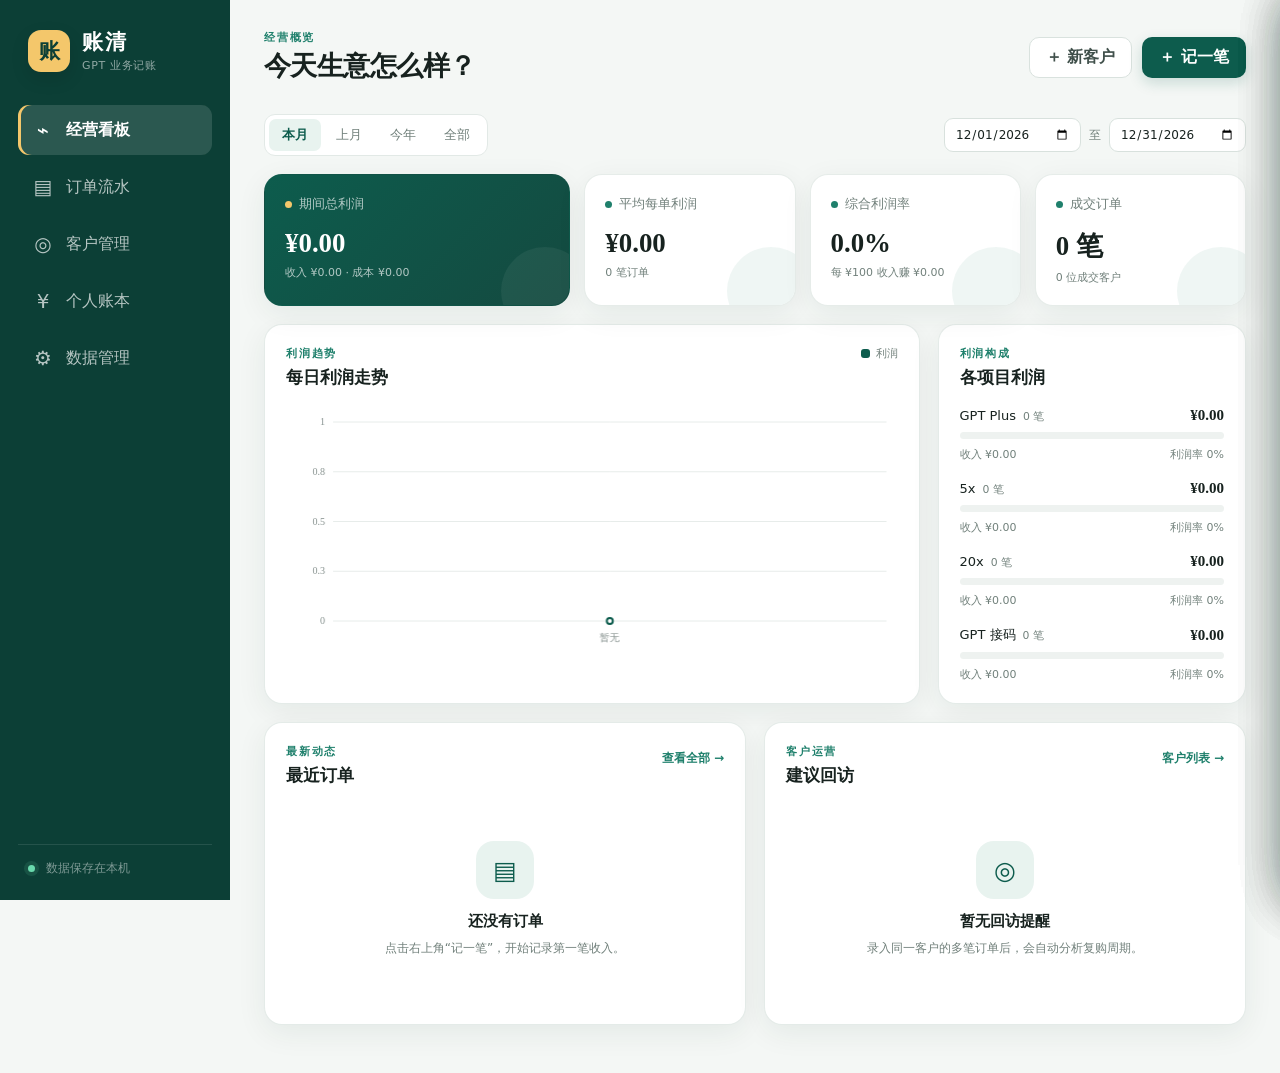
==== commit f89d6bb5: "Import WeChat and Alipay expense statements with review and deduplication" ====
--- a/index.html
+++ b/index.html
@@ -145,6 +145,7 @@
             <button data-range="year">今年</button>
             <button data-range="all">全部</button>
           </div>
+          <label class="expense-month-picker"><span>选择月份</span><select id="expenseMonthFilter" aria-label="选择个人账本月份"></select></label>
           <div class="date-range">
             <input id="expenseStartDate" type="date" aria-label="支出开始日期">
             <span>至</span>
@@ -157,6 +158,11 @@
         </div>
 
         <div id="expenseSummaryCards" class="summary-grid expense-summary-grid"></div>
+
+        <article class="panel bill-import-entry">
+          <div><p class="eyebrow">账单补漏</p><h2>微信、支付宝账单导入</h2><p>导入导出的 Excel / CSV，集中核对遗漏的小笔支出。</p></div>
+          <button id="openBillImportBtn" class="button primary">导入支付账单</button>
+        </article>
 
         <div class="personal-income-grid">
           <article class="panel allowance-panel">
@@ -417,6 +423,22 @@
     </form>
   </aside>
 
+  <aside id="billImportDrawer" class="drawer wide-drawer" aria-hidden="true">
+    <div class="drawer-inner">
+      <div class="drawer-head"><div><p class="eyebrow">个人账本 · 批量补漏</p><h2>导入支付账单</h2></div><button type="button" class="icon-btn close-drawer" aria-label="关闭账单导入">×</button></div>
+      <p class="bill-import-copy">文件在当前设备解析。点击确认后才新增支出，新增记录会随你已配置的云同步保存。</p>
+      <details class="bill-import-help"><summary>怎么准备账单文件？</summary><p>到微信或支付宝的账单页面，寻找“下载账单”或“开具交易流水证明”，选择“用于个人对账”，导出 Excel / CSV 文件。若收到压缩包，请先解压。不同版本的入口可能不同。</p><p>导出时的身份验证只在微信、支付宝中完成，账清不索取支付密码。这里不接受 PDF 证明或未解压的 ZIP。</p></details>
+      <label class="field bill-import-file"><span>选择账单（可同时选择两份）</span><input id="billImportFiles" type="file" accept=".csv,.xlsx,.xls" multiple></label>
+      <label class="field bill-import-month"><span>仅查看这个月（留空查看文件内全部月份）</span><input id="billImportMonth" type="month"></label>
+      <div id="billImportMessage" class="bill-import-copy" role="status">支持常见微信、支付宝个人对账表头；首次导入请核对金额与日期。</div>
+      <div class="bill-import-actions"><button id="billSelectSafe" type="button" class="button ghost">勾选明确消费</button><button id="billSelectNone" type="button" class="button ghost">取消勾选</button></div>
+      <p class="bill-import-copy">转账、红包、业务采购等默认不勾选；退款请核对并调整原支出，不按新支出导入。手机上可左右滑动表格查看金额和分类。</p>
+      <div class="bill-preview-wrap"><table><thead><tr><th>导入</th><th>日期 / 渠道</th><th>交易说明</th><th class="num">金额</th><th>分类</th><th>检查结果</th></tr></thead><tbody id="billImportRows"></tbody></table></div>
+      <div class="bill-import-actions"><button id="billPagePrev" type="button" class="button ghost">上一页</button><span id="billPageInfo" class="bill-import-copy"></span><button id="billPageNext" type="button" class="button ghost">下一页</button></div>
+      <div class="drawer-actions bill-import-footer"><strong id="billImportTotal">已选 0 笔</strong><button type="button" class="button ghost close-drawer">取消</button><button id="billImportConfirm" type="button" class="button primary" disabled>确认新增支出</button></div>
+    </div>
+  </aside>
+
   <aside id="profileDrawer" class="drawer wide-drawer" aria-hidden="true">
     <div class="drawer-inner">
       <div class="drawer-head"><div><p class="eyebrow">客户画像</p><h2 id="profileName">客户详情</h2></div><button type="button" class="icon-btn close-drawer">×</button></div>
@@ -435,5 +457,7 @@
   <script src="cloud-config.js" defer></script>
   <script src="app.js" defer></script>
   <script src="cloud.js" defer></script>
+  <script src="bill-parser.js" defer></script>
+  <script src="bill-import.js" defer></script>
 </body>
 </html>
--- a/styles.css
+++ b/styles.css
@@ -129,7 +129,30 @@
 .product-row.loss .product-meta strong { color: var(--red); }
 .product-sub { display: flex; justify-content: space-between; color: var(--muted); font-size: 11px; }
 .expense-toolbar { margin-bottom: 18px; }
+.bill-import-entry { margin-bottom: 18px; display: flex; align-items: center; justify-content: space-between; gap: 16px; }
+.bill-import-entry h2 { margin: 5px 0 8px; font-size: 17px; }
+.bill-import-entry p:last-child, .bill-import-copy { color: var(--muted); font-size: 12px; line-height: 1.7; }
+.bill-import-copy.error { color: var(--red); }
+.bill-import-help { padding: 12px; margin-bottom: 16px; background: var(--green-soft); border-radius: 10px; font-size: 12px; line-height: 1.7; }
+.bill-import-help summary { cursor: pointer; font-weight: 700; }
+.bill-import-file { margin-bottom: 14px; }
+.bill-import-file input { width: 100%; padding: 10px; }
+.bill-import-actions { display: flex; gap: 8px; margin-top: 15px; }
+.bill-preview-wrap { overflow: auto; max-height: 52vh; border: 1px solid var(--line); border-radius: 10px; }
+.bill-preview-wrap th { position: sticky; top: 0; z-index: 1; }
+.bill-preview-wrap td { font-size: 12px; padding: 12px 10px; }
+.bill-preview-wrap .bill-description { min-width: 140px; max-width: 240px; white-space: normal; overflow-wrap: anywhere; }
+.bill-preview-wrap .bill-reason { min-width: 140px; max-width: 220px; white-space: normal; color: var(--muted); }
+.bill-preview-wrap small { display: block; margin-top: 4px; color: var(--muted); font-size: 10px; }
+.bill-preview-wrap input[type=checkbox] { width: 21px; height: 21px; accent-color: var(--green); }
+.bill-preview-wrap select { padding: 8px; }
+.bill-preview-wrap tr.bill-disabled { background: #f7f8f7; }
+.bill-import-footer { flex-wrap: wrap; align-items: center; }
+.bill-import-footer strong { margin-right: auto; font-size: 12px; }
+@media (max-width: 570px) { .bill-import-entry { flex-direction: column; align-items: stretch; } .bill-import-footer strong { width: 100%; } }
 .expense-toolbar .date-range { margin-left: auto; }
+.expense-month-picker { display: flex; align-items: center; gap: 8px; color: var(--muted); font-size: 11px; font-weight: 700; }
+.expense-month-picker select { min-height: 42px; padding: 0 32px 0 11px; color: var(--ink); }
 .personal-ledger-actions { display: flex; gap: 8px; }
 .expense-eyebrow { color: #9b574d; }
 .income-eyebrow { color: #347862; }
@@ -389,6 +412,8 @@
   .button { padding-left: 12px; padding-right: 12px; }
   .dashboard-toolbar { align-items: stretch; flex-direction: column; }
   .expense-toolbar .date-range { margin-left: 0; }
+  .expense-month-picker { width: 100%; justify-content: space-between; }
+  .expense-month-picker select { flex: 1; }
   .personal-ledger-actions { display: grid; grid-template-columns: 1fr 1fr; }
   .allowance-controls { grid-template-columns: 1fr 1fr; }
   .allowance-amount-field { grid-column: 1 / -1; }
